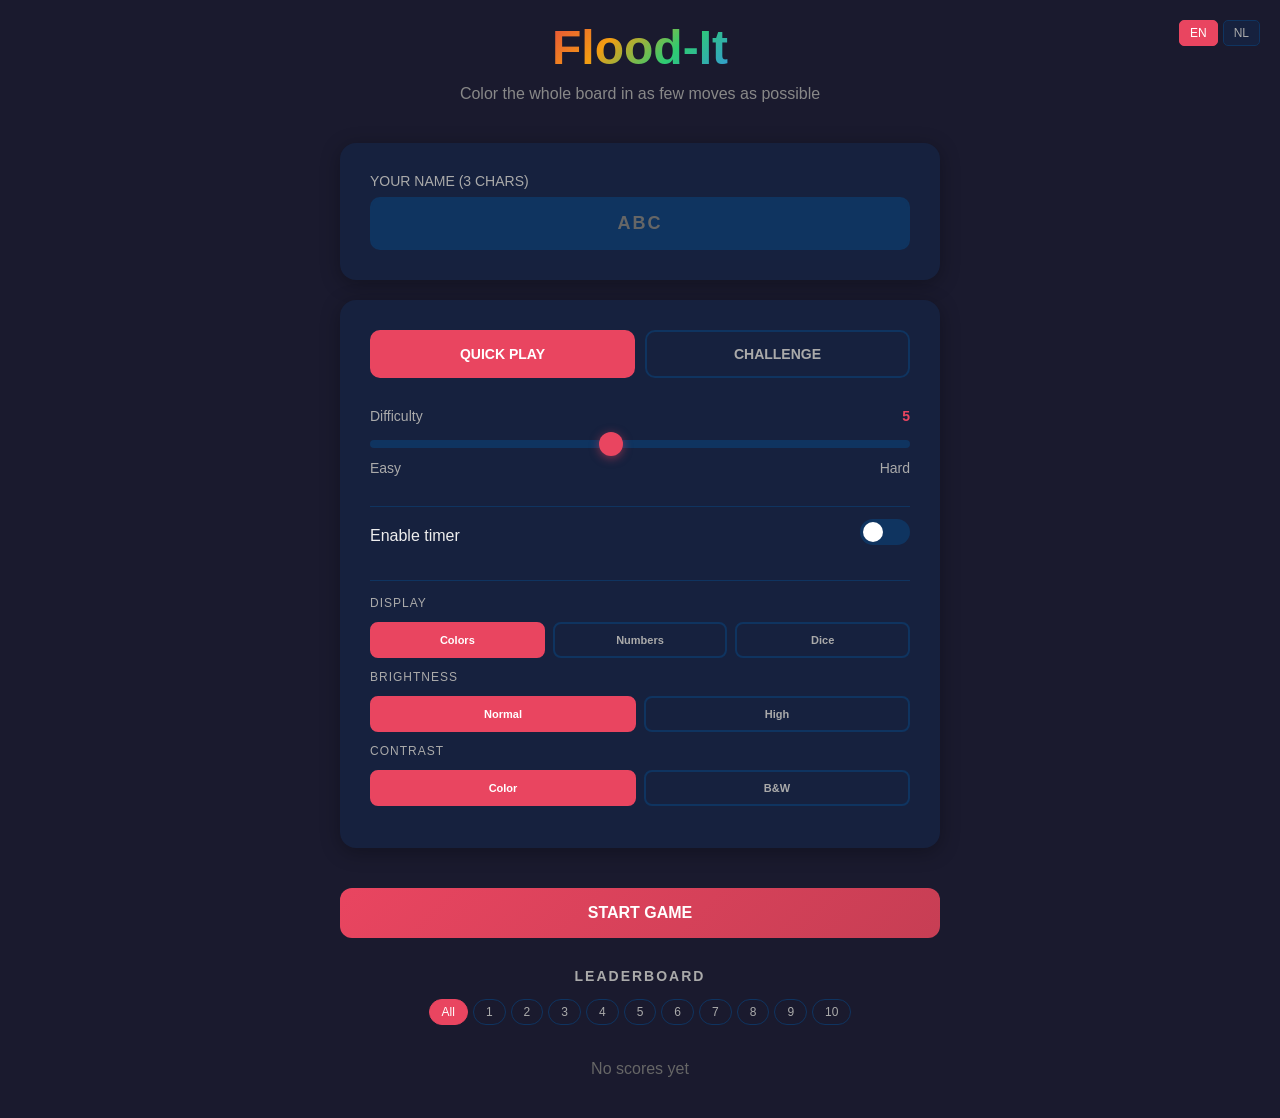
==== games/flood-it/index.html @ 853d1261 "Restructure to games repository - Add dashboard with game selection - Add Word Search game with dail" ====
<!DOCTYPE html>
<html lang="en">
<head>
    <meta charset="UTF-8">
    <meta name="viewport" content="width=device-width, initial-scale=1.0">
    <title>Flood-It</title>
    <style>
        * { box-sizing: border-box; margin: 0; padding: 0; }
        body { font-family: -apple-system, BlinkMacSystemFont, 'Segoe UI', Roboto, sans-serif; background: #1a1a2e; min-height: 100vh; color: #eee; display: flex; flex-direction: column; align-items: center; padding: 20px; }
        .screen { display: none; width: 100%; max-width: 600px; flex-direction: column; align-items: center; }
        .screen.active { display: flex; }
        h1 { font-size: 3rem; margin-bottom: 10px; background: linear-gradient(135deg, #e74c3c, #f39c12, #2ecc71, #3498db); -webkit-background-clip: text; -webkit-text-fill-color: transparent; background-clip: text; }
        .lang-switch { position: absolute; top: 20px; right: 20px; display: flex; gap: 5px; }
        .lang-btn { background: #16213e; border: 1px solid #0f3460; color: #aaa; padding: 5px 10px; border-radius: 5px; cursor: pointer; font-size: 12px; }
        .lang-btn.active { background: #e94560; color: white; border-color: #e94560; }
        .subtitle { color: #888; margin-bottom: 40px; }
        .card { background: #16213e; border-radius: 16px; padding: 30px; width: 100%; margin-bottom: 20px; box-shadow: 0 4px 20px rgba(0,0,0,0.3); }
        label { display: block; margin-bottom: 8px; color: #aaa; font-size: 14px; }
        input[type="text"] { width: 100%; padding: 14px 16px; border: 2px solid #0f3460; border-radius: 10px; font-size: 18px; background: #0f3460; color: #fff; text-align: center; text-transform: uppercase; letter-spacing: 8px; font-weight: bold; }
        input[type="text"]:focus { outline: none; border-color: #e94560; }
        input[type="text"]::placeholder { letter-spacing: 2px; color: #666; text-transform: none; }
        .slider-container { margin: 30px 0; }
        .slider-label { display: flex; justify-content: space-between; margin-bottom: 10px; color: #aaa; font-size: 14px; }
        .slider-value { color: #e94560; font-weight: bold; }
        input[type="range"] { width: 100%; height: 8px; border-radius: 4px; background: #0f3460; outline: none; -webkit-appearance: none; }
        input[type="range"]::-webkit-slider-thumb { -webkit-appearance: none; width: 24px; height: 24px; border-radius: 50%; background: #e94560; cursor: pointer; box-shadow: 0 2px 10px rgba(233, 69, 96, 0.5); }
        .mode-buttons { display: flex; gap: 10px; margin-bottom: 15px; }
        .mode-btn { flex: 1; padding: 14px; border: 2px solid #0f3460; border-radius: 10px; background: transparent; color: #aaa; font-size: 14px; font-weight: bold; cursor: pointer; transition: all 0.2s; }
        .mode-btn.active { background: #e94560; border-color: #e94560; color: white; }
        .mode-btn:hover:not(.active) { border-color: #e94560; color: #fff; }
        .challenge-info { background: #0f3460; padding: 12px; border-radius: 8px; font-size: 13px; color: #aaa; margin-bottom: 20px; display: none; }
        .challenge-info.visible { display: block; }
        .settings-toggle { display: flex; align-items: center; justify-content: space-between; padding: 12px 0; border-top: 1px solid #0f3460; margin-top: 10px; }
        .toggle-switch { position: relative; width: 50px; height: 26px; }
        .toggle-switch input { opacity: 0; width: 0; height: 0; }
        .toggle-slider { position: absolute; cursor: pointer; top: 0; left: 0; right: 0; bottom: 0; background: #0f3460; border-radius: 26px; transition: 0.3s; }
        .toggle-slider:before { position: absolute; content: ""; height: 20px; width: 20px; left: 3px; bottom: 3px; background: white; border-radius: 50%; transition: 0.3s; }
        input:checked + .toggle-slider { background: #e94560; }
        input:checked + .toggle-slider:before { transform: translateX(24px); }
        .btn { width: 100%; padding: 16px; border: none; border-radius: 12px; font-size: 16px; font-weight: bold; cursor: pointer; transition: all 0.2s; margin-top: 20px; }
        .btn-primary { background: linear-gradient(135deg, #e94560, #c73e54); color: white; }
        .btn-primary:hover { transform: translateY(-2px); box-shadow: 0 4px 20px rgba(233, 69, 96, 0.4); }
        .btn-primary:disabled { background: #333; cursor: not-allowed; transform: none; box-shadow: none; }
        .game-header { display: flex; justify-content: space-between; align-items: center; width: 100%; max-width: 600px; margin-bottom: 20px; }
        .game-info { display: flex; gap: 20px; align-items: center; }
        .stat { background: #16213e; padding: 10px 20px; border-radius: 10px; text-align: center; }
        .stat-label { font-size: 11px; color: #666; text-transform: uppercase; }
        .stat-value { font-size: 20px; font-weight: bold; color: #e94560; }
        .timer { color: #2ecc71; }
        .timer.warning { color: #f39c12; }
        .timer.danger { color: #e74c3c; animation: pulse 0.5s infinite; }
        @keyframes pulse { 0%, 100% { opacity: 1; } 50% { opacity: 0.5; } }
        .color-buttons { display: flex; gap: 10px; justify-content: center; flex-wrap: wrap; margin: 20px 0; }
        .color-btn { width: 50px; height: 50px; border: 3px solid transparent; border-radius: 12px; cursor: pointer; transition: all 0.2s; }
        .color-btn:hover { transform: scale(1.1); }
        { border-color: white; box-shadow: 0 0 20px rgba(255,255,255,0.3); }
        .color-btn:disabled { opacity: 0.4; cursor: not-allowed; }
        .color-btn:disabled:hover { transform: none; }
        #game-grid { display: grid; gap: 2px; background: #0a0a15; padding: 4px; border-radius: 8px; margin: 20px 0; }
        .cell { border-radius: 2px; transition: background-color 0.15s ease; position: relative; }
        .game-footer { display: flex; gap: 10px; width: 100%; max-width: 600px; }
        .btn-secondary { background: #16213e; color: #aaa; border: 2px solid #0f3460; }
        .btn-secondary:hover { background: #1a2744; color: #fff; }
        .board-indicator { display: flex; gap: 10px; margin-bottom: 20px; }
        .board-dot { width: 12px; height: 12px; border-radius: 50%; background: #0f3460; }
        .board-dot.active { background: #e94560; }
        .board-dot.completed { background: #2ecc71; }
        .leaderboard { width: 100%; max-width: 400px; margin-top: 30px; }
        .leaderboard h3 { color: #aaa; margin-bottom: 15px; text-align: center; font-size: 14px; text-transform: uppercase; letter-spacing: 2px; }
        .leaderboard-tabs { display: flex; gap: 5px; margin-bottom: 15px; justify-content: center; }
        .leaderboard-tab { background: transparent; border: 1px solid #0f3460; color: #aaa; padding: 5px 12px; border-radius: 15px; font-size: 12px; cursor: pointer; }
        .leaderboard-tab.active { background: #e94560; border-color: #e94560; color: white; }
        .leaderboard-entry { display: flex; justify-content: space-between; padding: 10px 15px; background: #16213e; border-radius: 8px; margin-bottom: 8px; }
        .leaderboard-rank { color: #f39c12; font-weight: bold; width: 30px; }
        .leaderboard-nickname { flex: 1; text-align: left; padding-left: 10px; letter-spacing: 3px; }
        .leaderboard-difficulty { color: #666; font-size: 11px; }
        .leaderboard-score { color: #e94560; font-weight: bold; }
        .leaderboard-empty { text-align: center; color: #666; padding: 20px; }
        .result-screen { text-align: center; }
        .result-score { font-size: 48px; font-weight: bold; color: #e94560; margin: 20px 0; }
        .result-label { color: #666; font-size: 14px; }
        .win-message { color: #2ecc71; font-size: 24px; margin-bottom: 10px; }
        .lose-message { color: #e74c3c; font-size: 24px; margin-bottom: 10px; }
        .error-msg { color: #e74c3c; font-size: 12px; margin-top: 8px; display: none; }
        .error-msg.show { display: block; }
        .hint { color: #666; font-size: 12px; text-align: center; margin-top: 10px; }
        .game-tools { display: flex; gap: 10px; width: 100%; max-width: 600px; margin-bottom: 10px; }
        .tool-btn { flex: 1; padding: 10px; border: 2px solid #0f3460; border-radius: 8px; background: #16213e; color: #aaa; font-size: 12px; cursor: pointer; transition: all 0.2s; display: flex; align-items: center; justify-content: center; gap: 5px; }
        .tool-btn:hover { border-color: #e94560; color: #fff; }
        .tool-btn:disabled { opacity: 0.4; cursor: not-allowed; }
        .tool-btn.used { border-color: #f39c12; color: #f39c12; }
        .hint-indicator { background: #f39c12; color: #000; padding: 2px 8px; border-radius: 4px; font-size: 11px; margin-left: 5px; }
        .leaderboard-extras { font-size: 10px; color: #666; margin-left: 5px; }
        .leaderboard-extras span { margin-right: 5px; }
        .leaderboard-extras .hint-used { color: #f39c12; }
        .leaderboard-extras .undo-used { color: #e74c3c; }
        
        /* Display settings */
        .display-section { margin-top: 15px; padding-top: 15px; border-top: 1px solid #0f3460; }
        .display-section-title { color: #aaa; font-size: 12px; text-transform: uppercase; letter-spacing: 1px; margin-bottom: 12px; }
        .display-options { display: flex; gap: 8px; margin-bottom: 12px; flex-wrap: wrap; }
        .display-option-btn { flex: 1; min-width: 70px; padding: 10px 8px; border: 2px solid #0f3460; border-radius: 8px; background: transparent; color: #aaa; font-size: 11px; font-weight: bold; cursor: pointer; transition: all 0.2s; text-align: center; }
        .display-option-btn.active { background: #e94560; border-color: #e94560; color: white; }
        .display-option-btn:hover:not(.active) { border-color: #e94560; color: #fff; }
        
        /* High brightness colors */
        .cell.high-brightness { filter: brightness(1.3); }
        
        /* Black & white mode */
        .cell.bw-mode { filter: grayscale(100%) contrast(1.2); }
        
        /* Numbers on cells */
        .cell-number { position: absolute; inset: 0; display: flex; align-items: center; justify-content: center; font-weight: bold; font-size: 14px; color: white; text-shadow: 0 0 3px rgba(0,0,0,0.8), 0 0 1px rgba(0,0,0,1); pointer-events: none; }
        
        /* Dice dots */
        .cell-dice { position: absolute; inset: 0; display: grid; grid-template-columns: repeat(3, 1fr); grid-template-rows: repeat(3, 1fr); padding: 15%; pointer-events: none; }
        .dice-dot { background: white; border-radius: 50%; box-shadow: 0 0 3px rgba(0,0,0,0.8), 0 0 1px rgba(0,0,0,1); }
        .dice-dot.empty { visibility: hidden; }
        
        /* Compact grid */
        #game-grid.compact { gap: 0; padding: 0; }
        #game-grid.compact .cell { border-radius: 0; }
        
        /* Centered layout */
        .app-container { width: 100%; max-width: 700px; display: flex; flex-direction: column; align-items: center; }
        .screen { display: none; width: 100%; flex-direction: column; align-items: center; }
        .screen .card, .screen .leaderboard, .screen .game-header, .screen .game-footer { max-width: 100%; }
    </style>
</head>
<body>
    <div class="app-container">
    <div class="lang-switch">
        <button class="lang-btn active" data-lang="en">EN</button>
        <button class="lang-btn" data-lang="nl">NL</button>
    </div>

    <div id="start-screen" class="screen active">
        <h1>Flood-It</h1>
        <p class="subtitle" data-i18n="subtitle">Color the whole board in as few moves as possible</p>
        <div class="card">
            <label data-i18n="nickname_label">YOUR NAME (3 CHARS)</label>
            <input type="text" id="nickname" maxlength="3" placeholder="ABC">
            <p id="nickname-error" class="error-msg" data-i18n="nickname_error">Enter exactly 3 characters</p>
        </div>
        <div class="card">
            <div class="mode-buttons">
                <button class="mode-btn active" data-mode="quick" data-i18n="quick_play">QUICK PLAY</button>
                <button class="mode-btn" data-mode="challenge" data-i18n="challenge">CHALLENGE</button>
            </div>
            <div class="challenge-info" id="challenge-info" data-i18n="challenge_info">
                Play 3 boards. Your score is the average of the 3 boards.
            </div>
            <div class="slider-container">
                <div class="slider-label"><span data-i18n="difficulty">Difficulty</span><span class="slider-value" id="difficulty-label">5</span></div>
                <input type="range" id="difficulty" min="1" max="10" value="5" oninput="updateDifficulty()">
                <div class="slider-label" style="margin-top: 8px;"><span data-i18n="easy">Easy</span><span data-i18n="hard">Hard</span></div>
            </div>
            <div class="settings-toggle">
                <span data-i18n="timer_enable">Enable timer</span>
                <label class="toggle-switch">
                    <input type="checkbox" id="timer-toggle">
                    <span class="toggle-slider"></span>
                </label>
            </div>
            <div id="timer-info" style="display: none; margin-top: 10px; color: #666; font-size: 12px;">
                <span data-i18n="timer">Timer</span>: <span id="timer-duration">65</span> <span data-i18n="seconds">seconds</span>
            </div>
            <div class="display-section">
                <div class="display-section-title" data-i18n="display_mode">Display</div>
                <div class="display-options">
                    <button class="display-option-btn active" data-display="colors" data-i18n="colors">Colors</button>
                    <button class="display-option-btn" data-display="numbers" data-i18n="numbers">Numbers</button>
                    <button class="display-option-btn" data-display="dice" data-i18n="dice">Dice</button>
                </div>
                <div class="display-section-title" data-i18n="brightness">Brightness</div>
                <div class="display-options">
                    <button class="display-option-btn brightness-btn active" data-brightness="normal" data-i18n="normal">Normal</button>
                    <button class="display-option-btn brightness-btn" data-brightness="high" data-i18n="high">High</button>
                </div>
                <div class="display-section-title" data-i18n="contrast_mode">Contrast</div>
                <div class="display-options">
                    <button class="display-option-btn contrast-btn active" data-contrast="color" data-i18n="color">Color</button>
                    <button class="display-option-btn contrast-btn" data-contrast="bw" data-i18n="bw">B&W</button>
                </div>
            </div>
        </div>
        <button class="btn btn-primary" onclick="startGame()" data-i18n="start_game">START GAME</button>
        <div class="leaderboard">
            <h3 data-i18n="leaderboard">Leaderboard</h3>
            <div class="leaderboard-tabs">
                <button class="leaderboard-tab active" data-diff="all" data-i18n="all">All</button>
                <button class="leaderboard-tab" data-diff="1">1</button>
                <button class="leaderboard-tab" data-diff="2">2</button>
                <button class="leaderboard-tab" data-diff="3">3</button>
                <button class="leaderboard-tab" data-diff="4">4</button>
                <button class="leaderboard-tab" data-diff="5">5</button>
                <button class="leaderboard-tab" data-diff="6">6</button>
                <button class="leaderboard-tab" data-diff="7">7</button>
                <button class="leaderboard-tab" data-diff="8">8</button>
                <button class="leaderboard-tab" data-diff="9">9</button>
                <button class="leaderboard-tab" data-diff="10">10</button>
            </div>
            <div id="leaderboard-list"></div>
        </div>
    </div>

    <div id="game-screen" class="screen">
        <div class="game-header">
            <div class="game-info">
                <div class="stat"><div class="stat-label" data-i18n="moves">Moves</div><div class="stat-value"><span id="moves">0</span>/<span id="max-moves">25</span></div></div>
                <div class="stat timer" id="timer-stat" style="display: none;"><div class="stat-label" data-i18n="timer">Timer</div><div class="stat-value" id="timer-display">60</div></div>
            </div>
            <div class="stat"><div class="stat-label" data-i18n="name">Name</div><div class="stat-value" id="player-name" style="font-size: 16px;">ABC</div></div>
        </div>
        <div class="board-indicator" id="board-indicator" style="display: none;">
            <div class="board-dot active"></div><div class="board-dot"></div><div class="board-dot"></div>
        </div>
        <div id="game-grid"></div>
        <div class="color-buttons" id="color-buttons"></div>
        <div class="game-tools">
            <button class="tool-btn" id="undo-btn" onclick="undoMove()" disabled>
                <span>↩</span> <span data-i18n="undo">UNDO</span>
            </button>
            <button class="tool-btn" id="hint-btn" onclick="getHint()">
                <span>💡</span> <span data-i18n="hint">HINT</span>
            </button>
            <button class="tool-btn" id="compact-btn" onclick="toggleCompact()">
                <span>⊞</span> <span data-i18n="compact">COMPACT</span>
            </button>
        </div>
        <div class="game-footer">
            <button class="btn btn-secondary" onclick="showStartScreen()" data-i18n="new_game">NEW GAME</button>
            <button class="btn btn-primary" id="next-btn" onclick="nextBoard()" style="display: none; margin-top: 0;" data-i18n="next_board">NEXT BOARD</button>
        </div>
    </div>

    <div id="result-screen" class="screen">
        <div class="result-screen">
            <div id="result-message"></div>
            <div class="result-label" id="result-label"></div>
            <div class="result-score" id="result-score"></div>
            <button class="btn btn-primary" onclick="showStartScreen()" data-i18n="play_again">PLAY AGAIN</button>
        </div>
    </div>

    <script>
        const COLORS = ["#e74c3c", "#3498db", "#2ecc71", "#f39c12", "#9b59b6", "#1abc9c", "#e91e63", "#ff5722", "#795548", "#607d8b"];
        const DIFFICULTY_SETTINGS = {
            1: {grid: 8, colors: 4, time: 45}, 2: {grid: 9, colors: 4, time: 50}, 3: {grid: 10, colors: 5, time: 55},
            4: {grid: 11, colors: 5, time: 60}, 5: {grid: 12, colors: 5, time: 65}, 6: {grid: 13, colors: 6, time: 70},
            7: {grid: 14, colors: 6, time: 75}, 8: {grid: 16, colors: 7, time: 85}, 9: {grid: 18, colors: 7, time: 95},
            10: {grid: 20, colors: 8, time: 105}
        };

        const i18n = {
            en: {
                subtitle: "Color the whole board in as few moves as possible",
                nickname_label: "YOUR NAME (3 CHARS)",
                nickname_error: "Enter exactly 3 characters",
                quick_play: "QUICK PLAY",
                challenge: "CHALLENGE",
                challenge_info: "Play 3 boards (10x10, 6 colors). Your score is the average of the 3 boards.",
                difficulty: "Difficulty",
                easy: "Easy",
                hard: "Hard",
                timer_enable: "Enable timer",
                timer: "Timer",
                seconds: "seconds",
                start_game: "START GAME",
                leaderboard: "Leaderboard",
                all: "All",
                moves: "Moves",
                name: "Name",
                new_game: "NEW GAME",
                next_board: "NEXT BOARD",
                play_again: "PLAY AGAIN",
                won: "WON!",
                lost: "LOST",
                too_many_moves: "Too many moves needed",
                challenge_completed: "CHALLENGE COMPLETED!",
                time_up: "TIME'S UP",
                average: "Average",
                moves_count: "moves",
                no_scores: "No scores yet",
                undo: "UNDO",
                hint: "HINT",
                display_mode: "Display",
                colors: "Colors",
                numbers: "Numbers",
                dice: "Dice",
                brightness: "Brightness",
                normal: "Normal",
                high: "High",
                contrast_mode: "Contrast",
                color: "Color",
                bw: "B&W",
                compact: "COMPACT"
            },
            nl: {
                subtitle: "Kleur het hele bord in zo weinig mogelijk zetten",
                nickname_label: "JOUW NAAM (3 TEKENS)",
                nickname_error: "Voer precies 3 tekens in",
                quick_play: "QUICK PLAY",
                challenge: "CHALLENGE",
                challenge_info: "Speel 3 borden (10x10, 6 kleuren). Je score is het gemiddelde van de 3 borden.",
                difficulty: "Moeilijkheid",
                easy: "Easy",
                hard: "Hard",
                timer_enable: "Timer inschakelen",
                timer: "Timer",
                seconds: "seconden",
                start_game: "START SPEL",
                leaderboard: "Leaderboard",
                all: "Alle",
                moves: "Zetten",
                name: "Naam",
                new_game: "NIEUW SPEL",
                next_board: "VOLGEND BORD",
                play_again: "OPNIEUW SPELEN",
                won: "GEWONNEN!",
                lost: "VERLOREN",
                too_many_moves: "Teveel zetten nodig",
                challenge_completed: "CHALLENGE GEHAALD!",
                time_up: "TIJD VOORBIJ",
                average: "Gemiddelde",
                moves_count: "zetten",
                no_scores: "Nog geen scores",
                undo: "ONGEDAAN",
                hint: "HINT",
                display_mode: "Weergave",
                colors: "Kleuren",
                numbers: "Cijfers",
                dice: "Dobbel",
                brightness: "Helderheid",
                normal: "Normaal",
                high: "Hoog",
                contrast_mode: "Contrast",
                color: "Kleur",
                bw: "Z&W",
                compact: "COMPACT"
            }
        };

        let currentLang = "en";
        let game = null;
        let nickname = "";
        let timerInterval = null;
        let timeLeft = 0;
        let currentMode = "quick";
        let currentLeaderboardDiff = "all";
        let gameHistory = [];
        let hintsUsed = 0;
        let undosUsed = 0;
        let displayMode = "colors";
        let brightnessMode = "normal";
        let contrastMode = "color";
        let compactMode = false;

        function t(key) {
            return i18n[currentLang][key] || key;
        }

        function setLanguage(lang) {
            currentLang = lang;
            document.querySelectorAll(".lang-btn").forEach(btn => {
                btn.classList.toggle("active", btn.dataset.lang === lang);
            });
            document.querySelectorAll("[data-i18n]").forEach(el => {
                const key = el.dataset.i18n;
                if (el.tagName === "INPUT") {
                    el.placeholder = t(key + "_placeholder") || "";
                } else {
                    el.textContent = t(key);
                }
            });
            updateDifficulty();
            loadLeaderboard();
        }

        document.querySelectorAll(".lang-btn").forEach(btn => {
            btn.addEventListener("click", () => setLanguage(btn.dataset.lang));
        });

        document.querySelectorAll(".leaderboard-tab").forEach(tab => {
            tab.addEventListener("click", () => {
                document.querySelectorAll(".leaderboard-tab").forEach(t => t.classList.remove("active"));
                tab.classList.add("active");
                currentLeaderboardDiff = tab.dataset.diff;
                loadLeaderboard();
            });
        });

        function selectMode(mode) {
            currentMode = mode;
            document.querySelectorAll(".mode-btn").forEach(btn => btn.classList.toggle("active", btn.dataset.mode === mode));
            document.getElementById("challenge-info").classList.toggle("visible", mode === "challenge");
            if (mode === "challenge") {
                document.getElementById("difficulty").value = 5;
                document.getElementById("difficulty-label").textContent = "5";
                updateDifficulty();
            }
        }

        document.querySelectorAll(".mode-btn").forEach(btn => {
            btn.addEventListener("click", () => selectMode(btn.dataset.mode));
        });

        document.querySelectorAll(".display-option-btn[data-display]").forEach(btn => {
            btn.addEventListener("click", () => {
                document.querySelectorAll(".display-option-btn[data-display]").forEach(b => b.classList.remove("active"));
                btn.classList.add("active");
                displayMode = btn.dataset.display;
                localStorage.setItem("floodit_display", displayMode);
                if (game) renderGame();
            });
        });

        document.querySelectorAll(".brightness-btn").forEach(btn => {
            btn.addEventListener("click", () => {
                document.querySelectorAll(".brightness-btn").forEach(b => b.classList.remove("active"));
                btn.classList.add("active");
                brightnessMode = btn.dataset.brightness;
                localStorage.setItem("floodit_brightness", brightnessMode);
                if (game) renderGame();
            });
        });

        document.querySelectorAll(".contrast-btn").forEach(btn => {
            btn.addEventListener("click", () => {
                document.querySelectorAll(".contrast-btn").forEach(b => b.classList.remove("active"));
                btn.classList.add("active");
                contrastMode = btn.dataset.contrast;
                localStorage.setItem("floodit_contrast", contrastMode);
                if (game) renderGame();
            });
        });

        function updateDifficulty() {
            const value = parseInt(document.getElementById("difficulty").value);
            document.getElementById("difficulty-label").textContent = value;
            const times = {1: 45, 2: 50, 3: 55, 4: 60, 5: 65, 6: 70, 7: 75, 8: 85, 9: 95, 10: 105};
            document.getElementById("timer-duration").textContent = times[value];
            document.getElementById("timer-info").style.display = document.getElementById("timer-toggle").checked ? "block" : "none";
        }
        document.getElementById("timer-toggle").addEventListener("change", updateDifficulty);

        function showScreen(screenId) {
            document.querySelectorAll(".screen").forEach(s => s.classList.remove("active"));
            document.getElementById(screenId).classList.add("active");
        }

        function generateGrid(gridSize, numColors) {
            return Array.from({length: gridSize}, () => Array.from({length: gridSize}, () => Math.floor(Math.random() * numColors)));
        }

        function getConnected(grid, x, y) {
            const n = grid.length;
            const visited = new Set();
            const queue = [[x, y]];
            const color = grid[y][x];
            while (queue.length) {
                const [cx, cy] = queue.shift();
                const key = `${cx},${cy}`;
                if (visited.has(key)) continue;
                visited.add(key);
                for (const [dx, dy] of [[-1,0],[1,0],[0,-1],[0,1]]) {
                    const nx = cx + dx, ny = cy + dy;
                    if (nx >= 0 && nx < n && ny >= 0 && ny < n && grid[ny][nx] === color) queue.push([nx, ny]);
                }
            }
            return visited;
        }

        function floodFill(grid, x, y, newColor) {
            const oldColor = grid[y][x];
            if (oldColor === newColor) return;
            const connected = getConnected(grid, x, y);
            for (const key of connected) {
                const [cx, cy] = key.split(",").map(Number);
                grid[cy][cx] = newColor;
            }
        }

        function countExpansion(grid, color) {
            const connected = getConnected(grid, 0, 0);
            const tempGrid = grid.map(row => [...row]);
            for (const key of connected) {
                const [cx, cy] = key.split(",").map(Number);
                tempGrid[cy][cx] = color;
            }
            const newConnected = getConnected(tempGrid, 0, 0);
            return newConnected.size - connected.size;
        }

        function greedySolver(grid, maxColors) {
            const tempGrid = grid.map(row => [...row]);
            let moves = 0;
            const n = tempGrid.length;
            while (moves < 50) {
                const connected = getConnected(tempGrid, 0, 0);
                if (connected.size === n * n) break;
                let bestColor = -1, bestExpansion = -1;
                for (let c = 0; c < maxColors; c++) {
                    if (tempGrid[0][0] === c) continue;
                    const exp = countExpansion(tempGrid, c);
                    if (exp > bestExpansion) { bestExpansion = exp; bestColor = c; }
                }
                if (bestColor === -1 || bestExpansion <= 0) break;
                floodFill(tempGrid, 0, 0, bestColor);
                moves++;
            }
            return moves;
        }

        function calculateMaxMoves(gridSize, numColors) {
            const scores = [];
            for (let i = 0; i < 3; i++) {
                const testGrid = generateGrid(gridSize, numColors);
                scores.push(greedySolver(testGrid, numColors));
            }
            return Math.max(Math.round(scores.reduce((a, b) => a + b, 0) / scores.length) + 8, 10);
        }

        function loadLeaderboard() {
            const data = JSON.parse(localStorage.getItem("floodit_leaderboard") || "[]");
            let filtered = data;
            if (currentLeaderboardDiff !== "all") {
                filtered = data.filter(e => e.difficulty === parseInt(currentLeaderboardDiff));
            }
            filtered.sort((a, b) => a.score - b.score);
            const list = document.getElementById("leaderboard-list");
            if (filtered.length === 0) {
                list.innerHTML = `<div class="leaderboard-empty">${t("no_scores")}</div>`;
                return;
            }
            list.innerHTML = filtered.slice(0, 10).map((entry, i) => `
                <div class="leaderboard-entry">
                    <span class="leaderboard-rank">${i + 1}</span>
                    <span class="leaderboard-nickname">${entry.nickname}</span>
                    <span class="leaderboard-difficulty">L${entry.difficulty || "?"}</span>
                    <span class="leaderboard-score">${Math.round(entry.score)}</span>
                    <span class="leaderboard-extras">
                        ${entry.hints > 0 ? `<span class="hint-used">💡${entry.hints}</span>` : ''}
                        ${entry.undos > 0 ? `<span class="undo-used">↩${entry.undos}</span>` : ''}
                    </span>
                </div>
            `).join("");
        }

        function saveScore(nickname, score, mode, difficulty) {
            const data = JSON.parse(localStorage.getItem("floodit_leaderboard") || "[]");
            data.push({
                nickname, 
                score, 
                mode, 
                difficulty,
                hints: hintsUsed,
                undos: undosUsed
            });
            localStorage.setItem("floodit_leaderboard", JSON.stringify(data));
        }

        function startGame() {
            nickname = document.getElementById("nickname").value.toUpperCase().trim();
            const errorEl = document.getElementById("nickname-error");
            if (nickname.length !== 3 || !/^[A-Z0-9]{3}$/.test(nickname)) {
                errorEl.classList.add("show");
                return;
            }
            errorEl.classList.remove("show");

            // Save nickname for persistence
            localStorage.setItem("floodit_nickname", nickname);

            const difficulty = parseInt(document.getElementById("difficulty").value);
            const timerEnabled = document.getElementById("timer-toggle").checked;
            const settings = DIFFICULTY_SETTINGS[difficulty];

            let gridSize = settings.grid;
            let numColors = settings.colors;
            let maxMoves = calculateMaxMoves(gridSize, numColors);

            game = {
                grid: generateGrid(gridSize, numColors),
                grid_size: gridSize,
                num_colors: numColors,
                max_moves: maxMoves,
                moves: 0,
                difficulty,
                timer_enabled: timerEnabled,
                timer_duration: settings.time
            };

            if (currentMode === "challenge") {
                gridSize = 10;
                numColors = 6;
                maxMoves = calculateMaxMoves(gridSize, numColors);
                game.grid_size = gridSize;
                game.num_colors = numColors;
                game.max_moves = maxMoves;
                game.boards = [
                    {grid: generateGrid(10, 6), moves: 0, completed: false},
                    {grid: generateGrid(10, 6), moves: 0, completed: false},
                    {grid: generateGrid(10, 6), moves: 0, completed: false}
                ];
                game.current_board = 0;
                game.grid = game.boards[0].grid;
            }

            showScreen("game-screen");
            document.getElementById("player-name").textContent = nickname;
            
            // Reset history and hints/undos
            gameHistory = [];
            hintsUsed = 0;
            undosUsed = 0;
            
            // Reset tool buttons
            document.getElementById("undo-btn").disabled = true;
            document.getElementById("undo-btn").classList.remove("used");
            document.getElementById("hint-btn").classList.remove("used");
            
            renderGame();
            startTimer();
        }

        function startTimer() {
            if (timerInterval) clearInterval(timerInterval);
            const timerStat = document.getElementById("timer-stat");
            const timerDisplay = document.getElementById("timer-display");
            if (!game.timer_enabled || currentMode === "quick") {
                timerStat.style.display = "none";
                return;
            }
            timerStat.style.display = "block";
            timeLeft = game.timer_duration;
            timerDisplay.textContent = timeLeft;
            timerDisplay.className = "stat-value";
            timerInterval = setInterval(() => {
                timeLeft--;
                timerDisplay.textContent = timeLeft;
                timerDisplay.classList.remove("warning", "danger");
                if (timeLeft <= 10) timerDisplay.classList.add("danger");
                else if (timeLeft <= 20) timerDisplay.classList.add("warning");
                if (timeLeft <= 0) {
                    clearInterval(timerInterval);
                    gameOver(false);
                }
            }, 1000);
        }

        function renderGame() {
            const grid = game.grid;
            const gridSize = game.grid_size;
            document.getElementById("moves").textContent = game.moves;
            document.getElementById("max-moves").textContent = game.max_moves;

            if (currentMode === "challenge" && game.boards) {
                document.getElementById("board-indicator").style.display = "flex";
                document.querySelectorAll(".board-dot").forEach((dot, i) => {
                    dot.classList.remove("active", "completed");
                    if (i < game.current_board) dot.classList.add("completed");
                    else if (i === game.current_board) dot.classList.add("active");
                });
                document.getElementById("next-btn").style.display = "none";
            } else {
                document.getElementById("board-indicator").style.display = "none";
            }

            const gridEl = document.getElementById("game-grid");
            gridEl.style.gridTemplateColumns = `repeat(${gridSize}, 1fr)`;
            gridEl.innerHTML = "";
            gridEl.classList.toggle("compact", compactMode);
            const maxCellSize = compactMode ? Math.min(450 / gridSize, 55) : Math.min(400 / gridSize, 50);
            gridEl.style.maxWidth = `${gridSize * maxCellSize}px`;

            for (let y = 0; y < gridSize; y++) {
                for (let x = 0; x < gridSize; x++) {
                    const cell = document.createElement("div");
                    cell.className = "cell";
                    cell.style.backgroundColor = COLORS[grid[y][x]];
                    cell.style.width = `${maxCellSize}px`;
                    cell.style.height = `${maxCellSize}px`;
                    cell.style.position = "relative";
                    renderCellContent(cell, grid[y][x], COLORS[grid[y][x]]);
                    gridEl.appendChild(cell);
                }
            }

            const colorButtonsEl = document.getElementById("color-buttons");
            colorButtonsEl.innerHTML = "";
            const currentColor = grid[0][0];
            for (let i = 0; i < game.num_colors; i++) {
                const btn = document.createElement("button");
                btn.className = "color-btn" + (i === currentColor ? " current" : "");
                btn.style.backgroundColor = COLORS[i];
                btn.onclick = () => makeMove(i);
                colorButtonsEl.appendChild(btn);
            }
        }

        function makeMove(color) {
            const currentColor = game.grid[0][0];
            if (color === currentColor) return;

            // Save to history for undo
            gameHistory.push({
                grid: game.grid.map(row => [...row]),
                moves: game.moves
            });

            floodFill(game.grid, 0, 0, color);
            game.moves++;
            
            // Enable undo button
            document.getElementById("undo-btn").disabled = false;
            
            renderGame();

            const n = game.grid_size;
            const connected = getConnected(game.grid, 0, 0);
            const won = connected.size === n * n;

            if (won) {
                if (currentMode === "challenge") {
                    game.boards[game.current_board].completed = true;
                    game.boards[game.current_board].moves = game.moves;
                    if (game.current_board < 2) {
                        document.getElementById("next-btn").style.display = "block";
                    } else {
                        gameEnd();
                    }
                } else {
                    gameWin();
                }
            } else if (game.moves >= game.max_moves) {
                gameOver(false);
            }
        }

        function undoMove() {
            if (gameHistory.length === 0) return;
            
            const lastState = gameHistory.pop();
            game.grid = lastState.grid;
            game.moves = lastState.moves;
            undosUsed++;
            
            // Mark undo as used
            document.getElementById("undo-btn").classList.add("used");
            
            // Disable undo if no more history
            if (gameHistory.length === 0) {
                document.getElementById("undo-btn").disabled = true;
            }
            
            renderGame();
        }

        function getHint() {
            if (!game) return;
            
            // Find the best color using greedy strategy
            const grid = game.grid;
            const numColors = game.num_colors;
            let bestColor = -1;
            let bestExpansion = -1;
            
            for (let c = 0; c < numColors; c++) {
                if (grid[0][0] === c) continue;
                const expansion = countExpansion(grid, c);
                if (expansion > bestExpansion) {
                    bestExpansion = expansion;
                    bestColor = c;
                }
            }
            
            if (bestColor !== -1) {
                hintsUsed++;
                
                // Mark hint as used
                document.getElementById("hint-btn").classList.add("used");
                
                // Highlight the best color
                const colorButtons = document.querySelectorAll(".color-btn");
                colorButtons.forEach(btn => btn.classList.remove("hint-indicator"));
                if (colorButtons[bestColor]) {
                    colorButtons[bestColor].classList.add("hint-indicator");
                    // Remove highlight after 2 seconds
                    setTimeout(() => {
                        colorButtons[bestColor].classList.remove("hint-indicator");
                    }, 2000);
                }
            }
        }

        function toggleCompact() {
            compactMode = !compactMode;
            const btn = document.getElementById("compact-btn");
            btn.classList.toggle("used", compactMode);
            if (game) renderGame();
        }

        function getDiceDots(num) {
            const dots = [
                [0,0,0,0,0,0,0,0,0],
                [0,0,0,0,1,0,0,0,0],
                [0,0,0,0,0,0,0,0,0],
                [0,0,0,0,0,0,0,0,0],
                [0,1,0,0,1,0,0,1,0],
                [0,0,0,0,0,0,0,0,0],
                [0,0,0,0,1,0,0,0,0],
                [0,1,0,0,1,0,0,1,0],
                [1,0,0,0,1,0,0,0,1]
            ];
            if (num === 1) return dots[0];
            if (num === 2) return dots[1];
            if (num === 3) return dots[4];
            if (num === 4) return dots[2];
            if (num === 5) return dots[3];
            if (num === 6) return dots[5];
            if (num === 7) return dots[6];
            if (num === 8) return dots[7];
            return dots[8];
        }

        function renderCellContent(cell, colorIndex, colorValue) {
            cell.innerHTML = "";
            
            if (displayMode === "numbers") {
                const numEl = document.createElement("div");
                numEl.className = "cell-number";
                numEl.textContent = colorIndex + 1;
                cell.appendChild(numEl);
            } else if (displayMode === "dice") {
                const diceEl = document.createElement("div");
                diceEl.className = "cell-dice";
                const dots = getDiceDots(colorIndex + 1);
                dots.forEach(d => {
                    const dot = document.createElement("div");
                    dot.className = "dice-dot" + (d ? "" : " empty");
                    diceEl.appendChild(dot);
                });
                cell.appendChild(diceEl);
            }
            
            if (brightnessMode === "high") {
                cell.classList.add("high-brightness");
            }
            if (contrastMode === "bw") {
                cell.classList.add("bw-mode");
            }
        }

        function nextBoard() {
            game.current_board++;
            if (game.current_board >= 3) {
                gameEnd();
                return;
            }
            game.grid = game.boards[game.current_board].grid;
            game.moves = 0;
            renderGame();
            startTimer();
            document.getElementById("next-btn").style.display = "none";
        }

        function gameWin() {
            clearInterval(timerInterval);
            const score = game.moves;
            saveScore(nickname, score, "quick", game.difficulty);
            document.getElementById("result-message").innerHTML = `<div class="win-message">${t("won")}</div>`;
            document.getElementById("result-label").textContent = `${t("average")}: ${score} ${t("moves_count")}`;
            document.getElementById("result-score").textContent = score;
            showScreen("result-screen");
            loadLeaderboard();
        }

        function gameOver(won) {
            clearInterval(timerInterval);
            if (currentMode === "quick") {
                document.getElementById("result-message").innerHTML = `<div class="lose-message">${t("lost")}</div>`;
                document.getElementById("result-label").textContent = t("too_many_moves");
                document.getElementById("result-score").textContent = game.moves;
            } else {
                const scores = game.boards.map(b => b.moves || game.max_moves + 10);
                const avg = scores.reduce((a, b) => a + b, 0) / scores.length;
                const wonByTime = timeLeft > 0;
                if (wonByTime) {
                    document.getElementById("result-message").innerHTML = `<div class="win-message">${t("challenge_completed")}</div>`;
                } else {
                    document.getElementById("result-message").innerHTML = `<div class="lose-message">${t("time_up")}</div>`;
                }
                document.getElementById("result-label").textContent = `${t("average")}: ${Math.round(avg)} ${t("moves_count")}`;
                document.getElementById("result-score").textContent = Math.round(avg);
                saveScore(nickname, avg, "challenge", game.difficulty);
            }
            showScreen("result-screen");
            loadLeaderboard();
        }

        function gameEnd() {
            clearInterval(timerInterval);
            const scores = game.boards.map(b => b.moves || game.max_moves + 10);
            const avg = scores.reduce((a, b) => a + b, 0) / scores.length;
            document.getElementById("result-message").innerHTML = `<div class="win-message">${t("challenge_completed")}</div>`;
            document.getElementById("result-label").textContent = `${t("average")}: ${Math.round(avg)} ${t("moves_count")}`;
            document.getElementById("result-score").textContent = Math.round(avg);
            saveScore(nickname, avg, "challenge", game.difficulty);
            showScreen("result-screen");
            loadLeaderboard();
        }

        function showStartScreen() {
            clearInterval(timerInterval);
            
            // Restore nickname from localStorage
            const savedNickname = localStorage.getItem("floodit_nickname");
            if (savedNickname) {
                document.getElementById("nickname").value = savedNickname;
            }
            
            showScreen("start-screen");
            loadLeaderboard();
        }

        // Initialize
        const savedNickname = localStorage.getItem("floodit_nickname");
        if (savedNickname) {
            document.getElementById("nickname").value = savedNickname;
        }
        
        // Load display settings
        displayMode = localStorage.getItem("floodit_display") || "colors";
        brightnessMode = localStorage.getItem("floodit_brightness") || "normal";
        contrastMode = localStorage.getItem("floodit_contrast") || "color";
        
        document.querySelectorAll(".display-option-btn[data-display]").forEach(btn => {
            btn.classList.toggle("active", btn.dataset.display === displayMode);
        });
        document.querySelectorAll(".brightness-btn").forEach(btn => {
            btn.classList.toggle("active", btn.dataset.brightness === brightnessMode);
        });
        document.querySelectorAll(".contrast-btn").forEach(btn => {
            btn.classList.toggle("active", btn.dataset.contrast === contrastMode);
        });
        
        loadLeaderboard();
    </script>
    </div>
</body>
</html>
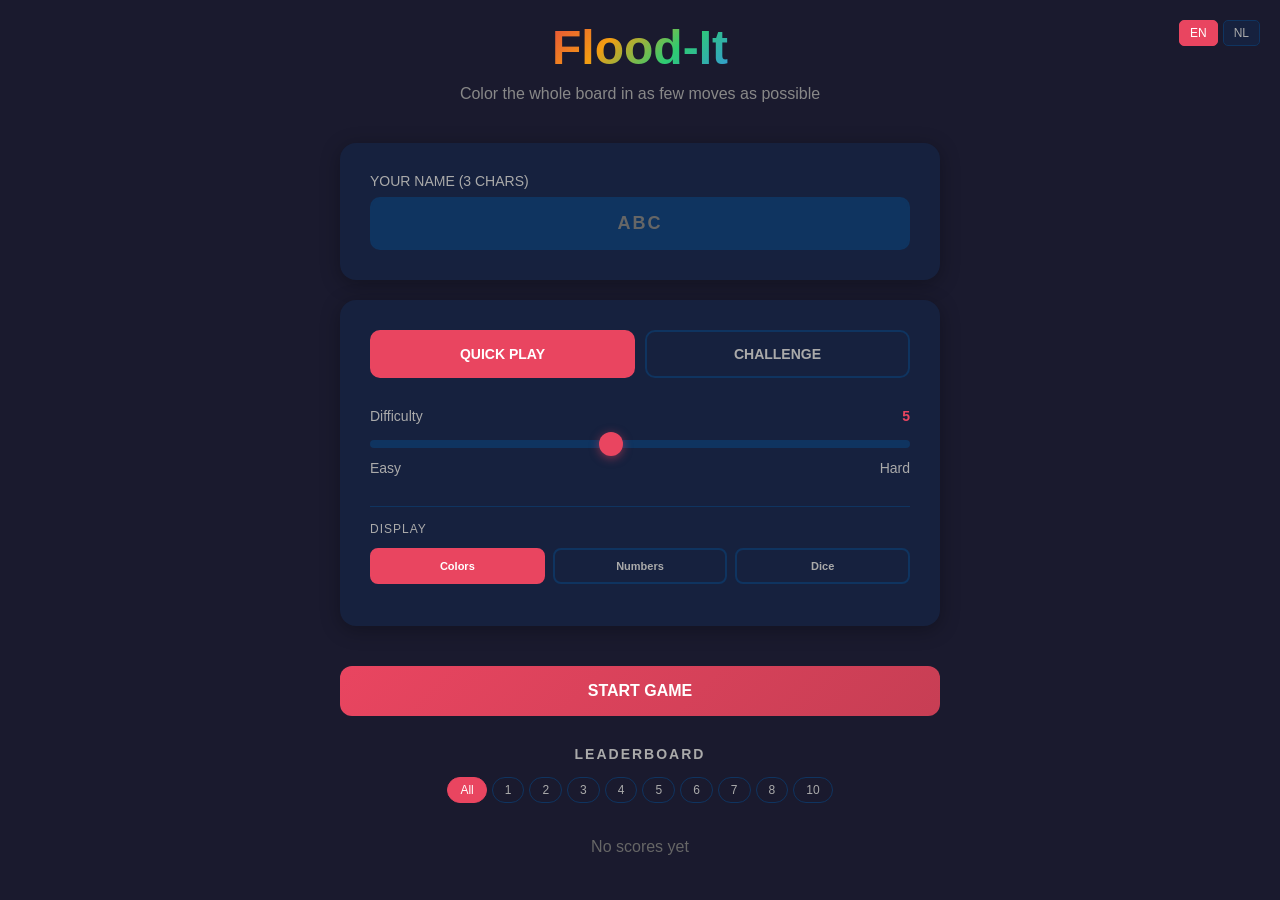
==== commit 9adbc9a9: "Simplify Flood-It settings - Remove timer toggle (always on for challenge) - Remove brightness/contr" ====
--- a/games/flood-it/index.html
+++ b/games/flood-it/index.html
@@ -103,12 +103,6 @@
         .display-option-btn.active { background: #e94560; border-color: #e94560; color: white; }
         .display-option-btn:hover:not(.active) { border-color: #e94560; color: #fff; }
         
-        /* High brightness colors */
-        .cell.high-brightness { filter: brightness(1.3); }
-        
-        /* Black & white mode */
-        .cell.bw-mode { filter: grayscale(100%) contrast(1.2); }
-        
         /* Numbers on cells */
         .cell-number { position: absolute; inset: 0; display: flex; align-items: center; justify-content: center; font-weight: bold; font-size: 14px; color: white; text-shadow: 0 0 3px rgba(0,0,0,0.8), 0 0 1px rgba(0,0,0,1); pointer-events: none; }
         
@@ -155,32 +149,12 @@
                 <input type="range" id="difficulty" min="1" max="10" value="5" oninput="updateDifficulty()">
                 <div class="slider-label" style="margin-top: 8px;"><span data-i18n="easy">Easy</span><span data-i18n="hard">Hard</span></div>
             </div>
-            <div class="settings-toggle">
-                <span data-i18n="timer_enable">Enable timer</span>
-                <label class="toggle-switch">
-                    <input type="checkbox" id="timer-toggle">
-                    <span class="toggle-slider"></span>
-                </label>
-            </div>
-            <div id="timer-info" style="display: none; margin-top: 10px; color: #666; font-size: 12px;">
-                <span data-i18n="timer">Timer</span>: <span id="timer-duration">65</span> <span data-i18n="seconds">seconds</span>
-            </div>
             <div class="display-section">
                 <div class="display-section-title" data-i18n="display_mode">Display</div>
                 <div class="display-options">
                     <button class="display-option-btn active" data-display="colors" data-i18n="colors">Colors</button>
                     <button class="display-option-btn" data-display="numbers" data-i18n="numbers">Numbers</button>
                     <button class="display-option-btn" data-display="dice" data-i18n="dice">Dice</button>
-                </div>
-                <div class="display-section-title" data-i18n="brightness">Brightness</div>
-                <div class="display-options">
-                    <button class="display-option-btn brightness-btn active" data-brightness="normal" data-i18n="normal">Normal</button>
-                    <button class="display-option-btn brightness-btn" data-brightness="high" data-i18n="high">High</button>
-                </div>
-                <div class="display-section-title" data-i18n="contrast_mode">Contrast</div>
-                <div class="display-options">
-                    <button class="display-option-btn contrast-btn active" data-contrast="color" data-i18n="color">Color</button>
-                    <button class="display-option-btn contrast-btn" data-contrast="bw" data-i18n="bw">B&W</button>
                 </div>
             </div>
         </div>
@@ -197,7 +171,6 @@
                 <button class="leaderboard-tab" data-diff="6">6</button>
                 <button class="leaderboard-tab" data-diff="7">7</button>
                 <button class="leaderboard-tab" data-diff="8">8</button>
-                <button class="leaderboard-tab" data-diff="9">9</button>
                 <button class="leaderboard-tab" data-diff="10">10</button>
             </div>
             <div id="leaderboard-list"></div>
@@ -352,8 +325,6 @@
         let hintsUsed = 0;
         let undosUsed = 0;
         let displayMode = "colors";
-        let brightnessMode = "normal";
-        let contrastMode = "color";
         let compactMode = false;
 
         function t(key) {
@@ -415,34 +386,10 @@
             });
         });
 
-        document.querySelectorAll(".brightness-btn").forEach(btn => {
-            btn.addEventListener("click", () => {
-                document.querySelectorAll(".brightness-btn").forEach(b => b.classList.remove("active"));
-                btn.classList.add("active");
-                brightnessMode = btn.dataset.brightness;
-                localStorage.setItem("floodit_brightness", brightnessMode);
-                if (game) renderGame();
-            });
-        });
-
-        document.querySelectorAll(".contrast-btn").forEach(btn => {
-            btn.addEventListener("click", () => {
-                document.querySelectorAll(".contrast-btn").forEach(b => b.classList.remove("active"));
-                btn.classList.add("active");
-                contrastMode = btn.dataset.contrast;
-                localStorage.setItem("floodit_contrast", contrastMode);
-                if (game) renderGame();
-            });
-        });
-
         function updateDifficulty() {
             const value = parseInt(document.getElementById("difficulty").value);
             document.getElementById("difficulty-label").textContent = value;
-            const times = {1: 45, 2: 50, 3: 55, 4: 60, 5: 65, 6: 70, 7: 75, 8: 85, 9: 95, 10: 105};
-            document.getElementById("timer-duration").textContent = times[value];
-            document.getElementById("timer-info").style.display = document.getElementById("timer-toggle").checked ? "block" : "none";
-        }
-        document.getElementById("timer-toggle").addEventListener("change", updateDifficulty);
+        }
 
         function showScreen(screenId) {
             document.querySelectorAll(".screen").forEach(s => s.classList.remove("active"));
@@ -573,7 +520,7 @@
             localStorage.setItem("floodit_nickname", nickname);
 
             const difficulty = parseInt(document.getElementById("difficulty").value);
-            const timerEnabled = document.getElementById("timer-toggle").checked;
+            const timerEnabled = currentMode === "challenge"; // Timer always on for challenge
             const settings = DIFFICULTY_SETTINGS[difficulty];
 
             let gridSize = settings.grid;
@@ -843,13 +790,6 @@
                 });
                 cell.appendChild(diceEl);
             }
-            
-            if (brightnessMode === "high") {
-                cell.classList.add("high-brightness");
-            }
-            if (contrastMode === "bw") {
-                cell.classList.add("bw-mode");
-            }
         }
 
         function nextBoard() {
@@ -932,17 +872,9 @@
         
         // Load display settings
         displayMode = localStorage.getItem("floodit_display") || "colors";
-        brightnessMode = localStorage.getItem("floodit_brightness") || "normal";
-        contrastMode = localStorage.getItem("floodit_contrast") || "color";
         
         document.querySelectorAll(".display-option-btn[data-display]").forEach(btn => {
             btn.classList.toggle("active", btn.dataset.display === displayMode);
-        });
-        document.querySelectorAll(".brightness-btn").forEach(btn => {
-            btn.classList.toggle("active", btn.dataset.brightness === brightnessMode);
-        });
-        document.querySelectorAll(".contrast-btn").forEach(btn => {
-            btn.classList.toggle("active", btn.dataset.contrast === contrastMode);
         });
         
         loadLeaderboard();
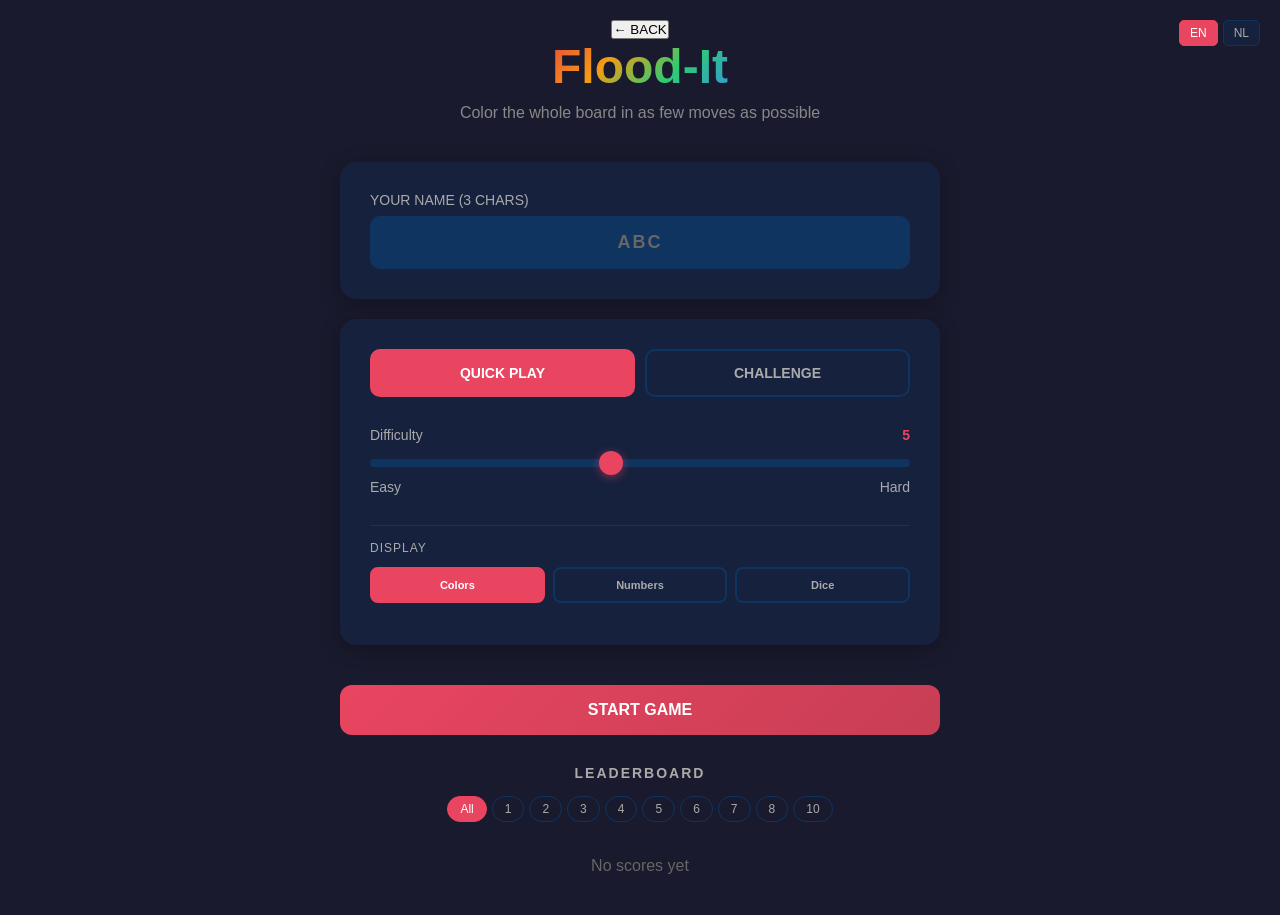
==== commit c8179058: "Add shared navigation component - Add back button CSS to shared/style.css - Create shared/js/navigat" ====
--- a/games/flood-it/index.html
+++ b/games/flood-it/index.html
@@ -51,9 +51,9 @@
         .timer.danger { color: #e74c3c; animation: pulse 0.5s infinite; }
         @keyframes pulse { 0%, 100% { opacity: 1; } 50% { opacity: 0.5; } }
         .color-buttons { display: flex; gap: 10px; justify-content: center; flex-wrap: wrap; margin: 20px 0; }
-        .color-btn { width: 50px; height: 50px; border: 3px solid transparent; border-radius: 12px; cursor: pointer; transition: all 0.2s; }
+        .color-btn { width: 55px; height: 55px; border: 3px solid transparent; border-radius: 12px; cursor: pointer; transition: all 0.2s; display: flex; align-items: center; justify-content: center; overflow: hidden; }
         .color-btn:hover { transform: scale(1.1); }
-        { border-color: white; box-shadow: 0 0 20px rgba(255,255,255,0.3); }
+        .color-btn.current { border-color: white; box-shadow: 0 0 15px rgba(255,255,255,0.4); }
         .color-btn:disabled { opacity: 0.4; cursor: not-allowed; }
         .color-btn:disabled:hover { transform: none; }
         #game-grid { display: grid; gap: 2px; background: #0a0a15; padding: 4px; border-radius: 8px; margin: 20px 0; }
@@ -129,6 +129,7 @@
     </div>
 
     <div id="start-screen" class="screen active">
+        <button class="back-btn" onclick="goToDashboard()" data-i18n="back_to_menu">← BACK</button>
         <h1>Flood-It</h1>
         <p class="subtitle" data-i18n="subtitle">Color the whole board in as few moves as possible</p>
         <div class="card">
@@ -202,12 +203,14 @@
             </button>
         </div>
         <div class="game-footer">
+            <button class="btn btn-secondary" onclick="goToDashboard()" data-i18n="back_to_menu">← BACK</button>
             <button class="btn btn-secondary" onclick="showStartScreen()" data-i18n="new_game">NEW GAME</button>
             <button class="btn btn-primary" id="next-btn" onclick="nextBoard()" style="display: none; margin-top: 0;" data-i18n="next_board">NEXT BOARD</button>
         </div>
     </div>
 
     <div id="result-screen" class="screen">
+        <button class="back-btn" onclick="goToDashboard()" data-i18n="back_to_menu">← BACK</button>
         <div class="result-screen">
             <div id="result-message"></div>
             <div class="result-label" id="result-label"></div>
@@ -216,6 +219,7 @@
         </div>
     </div>
 
+    <script src="../../shared/js/navigation.js"></script>
     <script>
         const COLORS = ["#e74c3c", "#3498db", "#2ecc71", "#f39c12", "#9b59b6", "#1abc9c", "#e91e63", "#ff5722", "#795548", "#607d8b"];
         const DIFFICULTY_SETTINGS = {
@@ -267,7 +271,8 @@
                 contrast_mode: "Contrast",
                 color: "Color",
                 bw: "B&W",
-                compact: "COMPACT"
+                compact: "COMPACT",
+                back_to_menu: "← BACK"
             },
             nl: {
                 subtitle: "Kleur het hele bord in zo weinig mogelijk zetten",
@@ -310,7 +315,8 @@
                 contrast_mode: "Contrast",
                 color: "Kleur",
                 bw: "Z&W",
-                compact: "COMPACT"
+                compact: "COMPACT",
+                back_to_menu: "← TERUG"
             }
         };
 
@@ -640,10 +646,30 @@
             for (let i = 0; i < game.num_colors; i++) {
                 const btn = document.createElement("button");
                 btn.className = "color-btn" + (i === currentColor ? " current" : "");
-                btn.style.backgroundColor = COLORS[i];
+                
+                if (displayMode === "colors") {
+                    btn.style.backgroundColor = COLORS[i];
+                } else if (displayMode === "numbers") {
+                    btn.style.backgroundColor = COLORS[i];
+                    btn.innerHTML = '<span style="color: white; font-weight: bold; font-size: 20px;">' + (i + 1) + '</span>';
+                } else if (displayMode === "dice") {
+                    btn.style.backgroundColor = COLORS[i];
+                    btn.innerHTML = '<div class="cell-dice" style="padding: 10%;">' + renderDiceDotsHTML(i + 1) + '</div>';
+                }
+                
                 btn.onclick = () => makeMove(i);
                 colorButtonsEl.appendChild(btn);
             }
+        }
+        
+        function renderDiceDotsHTML(num) {
+            const dots = getDiceDots(num);
+            let html = '<div style="display: grid; grid-template-columns: repeat(3, 1fr); grid-template-rows: repeat(3, 1fr); height: 100%; gap: 2px;">';
+            dots.forEach(d => {
+                html += '<div style="background: white; border-radius: 50%;' + (d ? '' : ' visibility: hidden;') + '"></div>';
+            });
+            html += '</div>';
+            return html;
         }
 
         function makeMove(color) {
@@ -749,26 +775,77 @@
         }
 
         function getDiceDots(num) {
+            // 3x3 grid positions: 0 1 2 / 3 4 5 / 6 7 8
             const dots = [
-                [0,0,0,0,0,0,0,0,0],
-                [0,0,0,0,1,0,0,0,0],
-                [0,0,0,0,0,0,0,0,0],
-                [0,0,0,0,0,0,0,0,0],
-                [0,1,0,0,1,0,0,1,0],
-                [0,0,0,0,0,0,0,0,0],
-                [0,0,0,0,1,0,0,0,0],
-                [0,1,0,0,1,0,0,1,0],
-                [1,0,0,0,1,0,0,0,1]
+                0, 0, 0, 0, 0, 0, 0, 0, 0  // 0 = no dot
             ];
-            if (num === 1) return dots[0];
-            if (num === 2) return dots[1];
-            if (num === 3) return dots[4];
-            if (num === 4) return dots[2];
-            if (num === 5) return dots[3];
-            if (num === 6) return dots[5];
-            if (num === 7) return dots[6];
-            if (num === 8) return dots[7];
-            return dots[8];
+            
+            if (num === 1) {
+                // Center
+                dots[4] = 1;
+            } else if (num === 2) {
+                // Top-left + bottom-right
+                dots[0] = 1;
+                dots[8] = 1;
+            } else if (num === 3) {
+                // Diagonal: top-left + center + bottom-right
+                dots[0] = 1;
+                dots[4] = 1;
+                dots[8] = 1;
+            } else if (num === 4) {
+                // Four corners
+                dots[0] = 1;
+                dots[2] = 1;
+                dots[6] = 1;
+                dots[8] = 1;
+            } else if (num === 5) {
+                // Four corners + center
+                dots[0] = 1;
+                dots[2] = 1;
+                dots[4] = 1;
+                dots[6] = 1;
+                dots[8] = 1;
+            } else if (num === 6) {
+                // Three left + three right
+                dots[0] = 1;
+                dots[3] = 1;
+                dots[6] = 1;
+                dots[2] = 1;
+                dots[5] = 1;
+                dots[8] = 1;
+            } else if (num === 7) {
+                // 6 + center
+                dots[0] = 1;
+                dots[3] = 1;
+                dots[6] = 1;
+                dots[2] = 1;
+                dots[5] = 1;
+                dots[8] = 1;
+                dots[4] = 1;
+            } else if (num === 8) {
+                // All outer
+                dots[0] = 1;
+                dots[1] = 1;
+                dots[2] = 1;
+                dots[3] = 1;
+                dots[5] = 1;
+                dots[6] = 1;
+                dots[7] = 1;
+                dots[8] = 1;
+            } else if (num >= 9) {
+                // Full 3x3 grid
+                dots[0] = 1;
+                dots[1] = 1;
+                dots[2] = 1;
+                dots[3] = 1;
+                dots[4] = 1;
+                dots[5] = 1;
+                dots[6] = 1;
+                dots[7] = 1;
+                dots[8] = 1;
+            }
+            
+            return dots;
         }
 
         function renderCellContent(cell, colorIndex, colorValue) {
